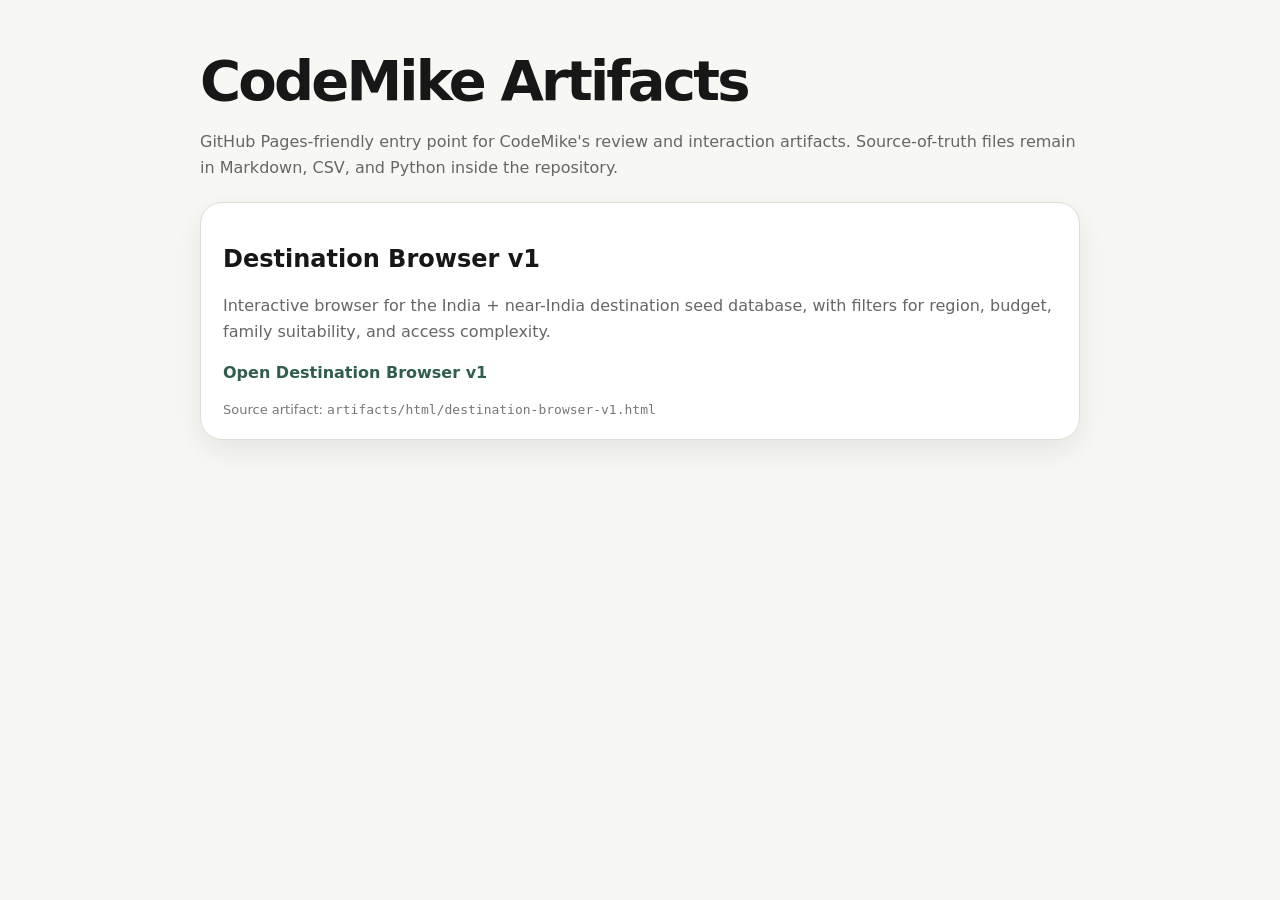
==== docs/index.html @ b42afc0b "Add GitHub Pages index for CodeMike artifacts" ====
<!doctype html>
<html lang="en">
<head>
  <meta charset="utf-8" />
  <meta name="viewport" content="width=device-width, initial-scale=1" />
  <title>CodeMike Artifacts</title>
  <style>
    body { margin: 0; font-family: Inter, ui-sans-serif, system-ui, -apple-system, BlinkMacSystemFont, "Segoe UI", sans-serif; background: #f7f7f3; color: #171717; }
    main { max-width: 880px; margin: 0 auto; padding: 48px 20px; }
    h1 { font-size: clamp(32px, 6vw, 56px); letter-spacing: -0.05em; margin: 0 0 12px; }
    p { color: #666; line-height: 1.6; font-size: 16px; }
    .card { background: white; border: 1px solid #deded7; border-radius: 22px; padding: 22px; margin-top: 22px; box-shadow: 0 10px 30px rgba(0,0,0,.08); }
    a { color: #2f5d50; font-weight: 800; text-decoration: none; }
    a:hover { text-decoration: underline; }
    .meta { font-size: 13px; color: #777; margin-top: 10px; }
  </style>
</head>
<body>
  <main>
    <h1>CodeMike Artifacts</h1>
    <p>GitHub Pages-friendly entry point for CodeMike's review and interaction artifacts. Source-of-truth files remain in Markdown, CSV, and Python inside the repository.</p>

    <section class="card">
      <h2>Destination Browser v1</h2>
      <p>Interactive browser for the India + near-India destination seed database, with filters for region, budget, family suitability, and access complexity.</p>
      <p><a href="destination-browser-v1.html">Open Destination Browser v1</a></p>
      <div class="meta">Source artifact: <code>artifacts/html/destination-browser-v1.html</code></div>
    </section>
  </main>
</body>
</html>
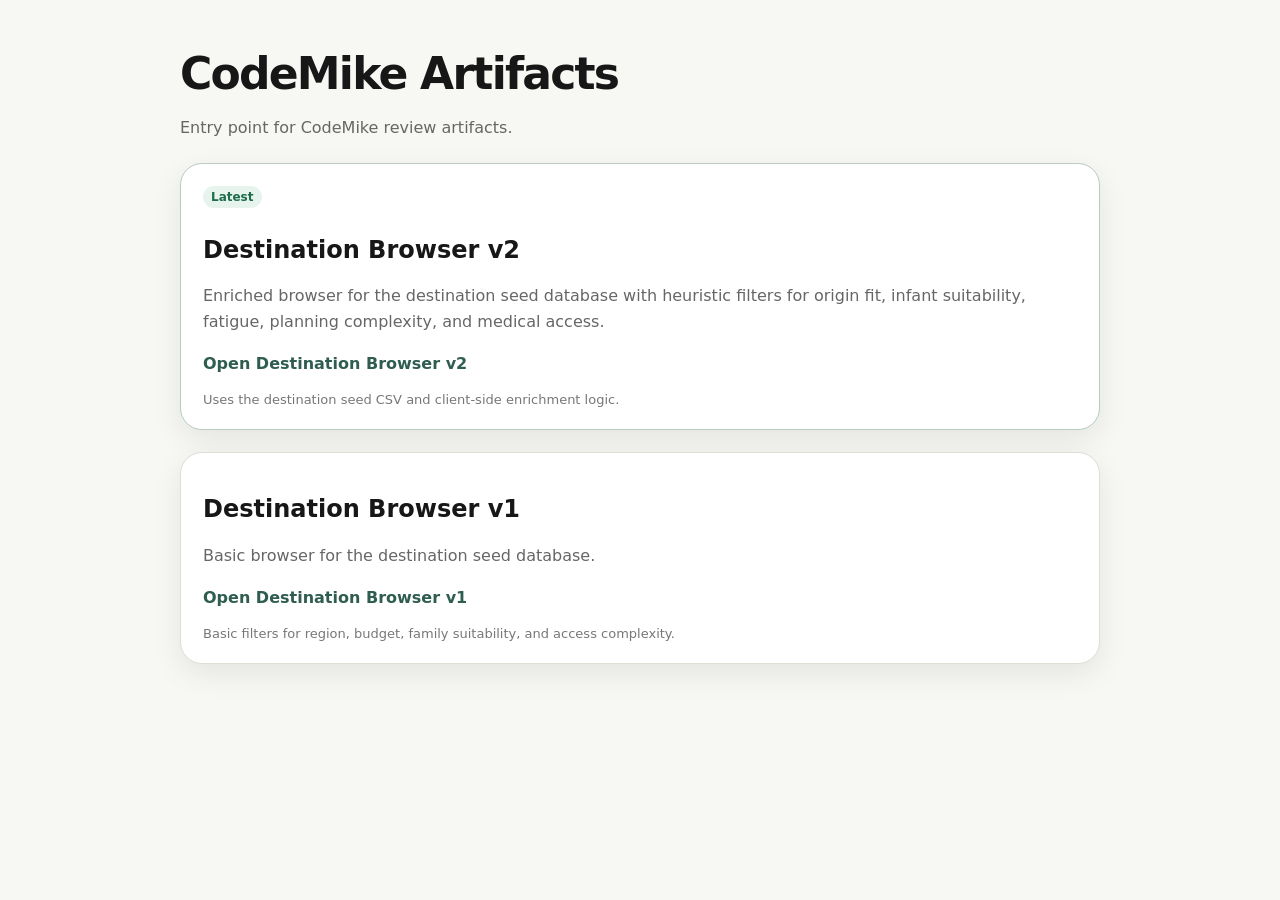
==== commit e87b6693: "Add destination browser v2 to Pages index" ====
--- a/docs/index.html
+++ b/docs/index.html
@@ -5,26 +5,36 @@
   <meta name="viewport" content="width=device-width, initial-scale=1" />
   <title>CodeMike Artifacts</title>
   <style>
-    body { margin: 0; font-family: Inter, ui-sans-serif, system-ui, -apple-system, BlinkMacSystemFont, "Segoe UI", sans-serif; background: #f7f7f3; color: #171717; }
-    main { max-width: 880px; margin: 0 auto; padding: 48px 20px; }
-    h1 { font-size: clamp(32px, 6vw, 56px); letter-spacing: -0.05em; margin: 0 0 12px; }
+    body { margin: 0; font-family: system-ui, -apple-system, BlinkMacSystemFont, "Segoe UI", sans-serif; background: #f7f7f3; color: #171717; }
+    main { max-width: 920px; margin: 0 auto; padding: 48px 20px; }
+    h1 { font-size: 44px; letter-spacing: -0.04em; margin: 0 0 12px; }
     p { color: #666; line-height: 1.6; font-size: 16px; }
     .card { background: white; border: 1px solid #deded7; border-radius: 22px; padding: 22px; margin-top: 22px; box-shadow: 0 10px 30px rgba(0,0,0,.08); }
+    .featured { border-color: #b6cdbf; }
     a { color: #2f5d50; font-weight: 800; text-decoration: none; }
     a:hover { text-decoration: underline; }
     .meta { font-size: 13px; color: #777; margin-top: 10px; }
+    .tag { display: inline-block; padding: 4px 8px; border-radius: 999px; background: #e7f4ed; color: #1f6b4d; font-size: 12px; font-weight: 700; margin-bottom: 8px; }
   </style>
 </head>
 <body>
   <main>
     <h1>CodeMike Artifacts</h1>
-    <p>GitHub Pages-friendly entry point for CodeMike's review and interaction artifacts. Source-of-truth files remain in Markdown, CSV, and Python inside the repository.</p>
+    <p>Entry point for CodeMike review artifacts.</p>
+
+    <section class="card featured">
+      <div class="tag">Latest</div>
+      <h2>Destination Browser v2</h2>
+      <p>Enriched browser for the destination seed database with heuristic filters for origin fit, infant suitability, fatigue, planning complexity, and medical access.</p>
+      <p><a href="destination-browser-v2.html">Open Destination Browser v2</a></p>
+      <div class="meta">Uses the destination seed CSV and client-side enrichment logic.</div>
+    </section>
 
     <section class="card">
       <h2>Destination Browser v1</h2>
-      <p>Interactive browser for the India + near-India destination seed database, with filters for region, budget, family suitability, and access complexity.</p>
+      <p>Basic browser for the destination seed database.</p>
       <p><a href="destination-browser-v1.html">Open Destination Browser v1</a></p>
-      <div class="meta">Source artifact: <code>artifacts/html/destination-browser-v1.html</code></div>
+      <div class="meta">Basic filters for region, budget, family suitability, and access complexity.</div>
     </section>
   </main>
 </body>
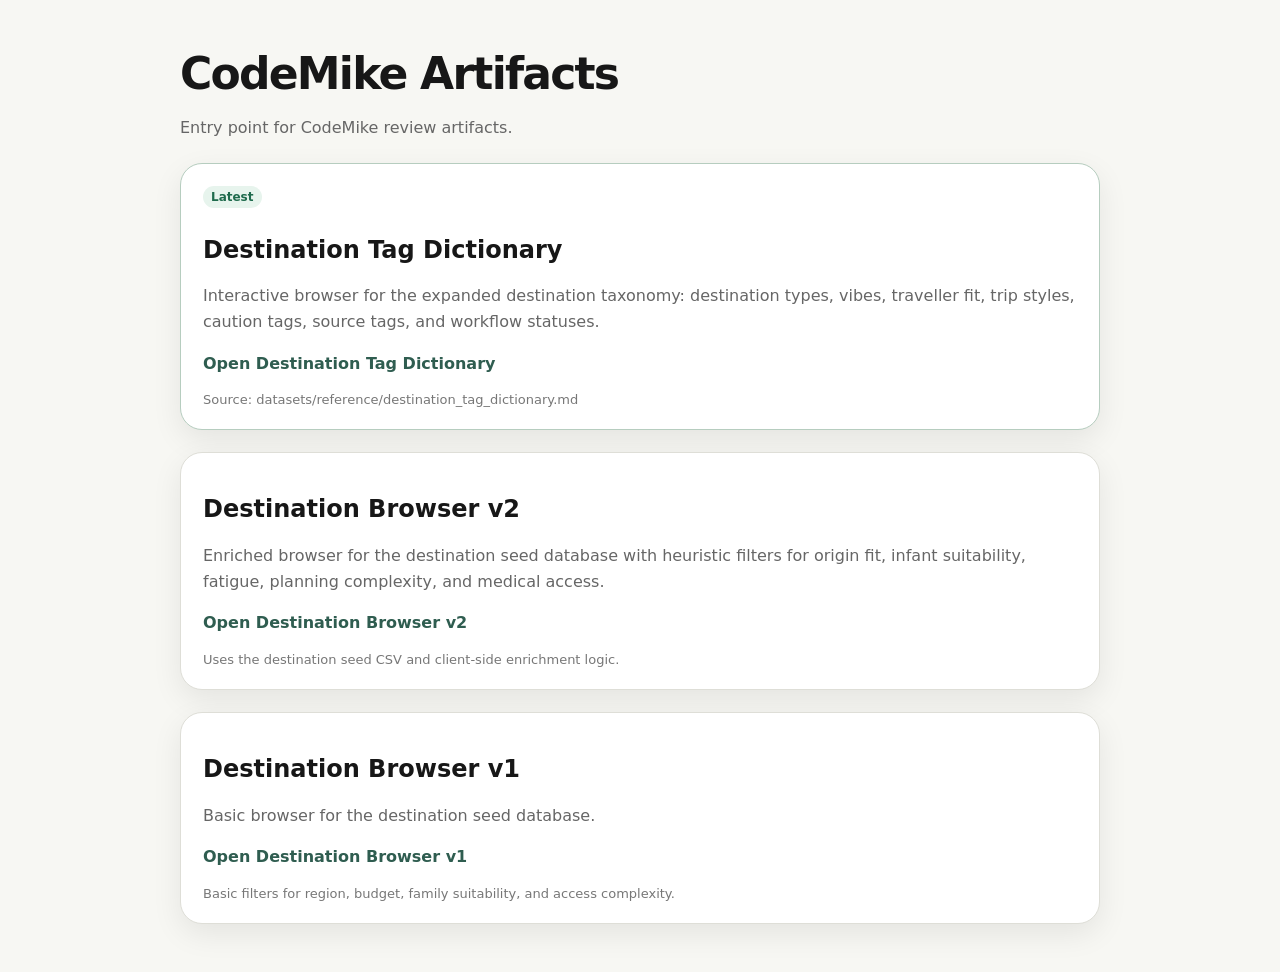
==== commit 9b153279: "Add tag dictionary browser to Pages index" ====
--- a/docs/index.html
+++ b/docs/index.html
@@ -24,6 +24,13 @@
 
     <section class="card featured">
       <div class="tag">Latest</div>
+      <h2>Destination Tag Dictionary</h2>
+      <p>Interactive browser for the expanded destination taxonomy: destination types, vibes, traveller fit, trip styles, caution tags, source tags, and workflow statuses.</p>
+      <p><a href="destination-tag-dictionary.html">Open Destination Tag Dictionary</a></p>
+      <div class="meta">Source: datasets/reference/destination_tag_dictionary.md</div>
+    </section>
+
+    <section class="card">
       <h2>Destination Browser v2</h2>
       <p>Enriched browser for the destination seed database with heuristic filters for origin fit, infant suitability, fatigue, planning complexity, and medical access.</p>
       <p><a href="destination-browser-v2.html">Open Destination Browser v2</a></p>
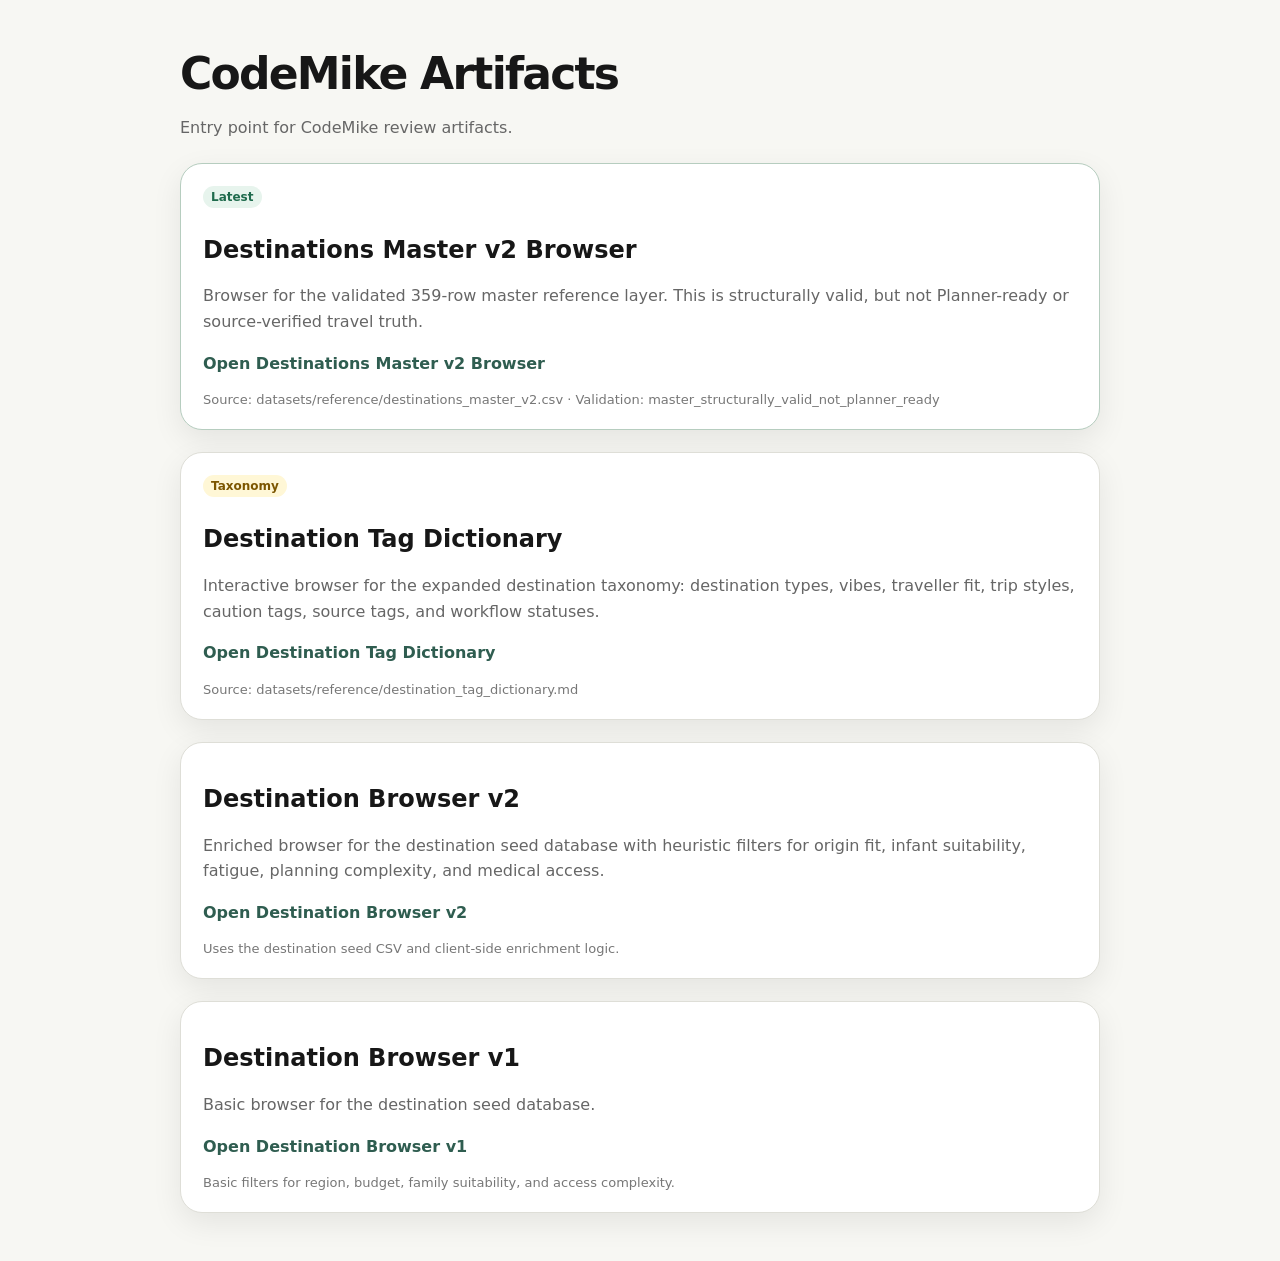
==== commit 105a72ff: "Link destinations master browser from Pages index" ====
--- a/docs/index.html
+++ b/docs/index.html
@@ -15,6 +15,7 @@
     a:hover { text-decoration: underline; }
     .meta { font-size: 13px; color: #777; margin-top: 10px; }
     .tag { display: inline-block; padding: 4px 8px; border-radius: 999px; background: #e7f4ed; color: #1f6b4d; font-size: 12px; font-weight: 700; margin-bottom: 8px; }
+    .warn { background: #fff7d6; color: #7c5600; }
   </style>
 </head>
 <body>
@@ -24,6 +25,14 @@
 
     <section class="card featured">
       <div class="tag">Latest</div>
+      <h2>Destinations Master v2 Browser</h2>
+      <p>Browser for the validated 359-row master reference layer. This is structurally valid, but not Planner-ready or source-verified travel truth.</p>
+      <p><a href="destination-master-browser-v1.html">Open Destinations Master v2 Browser</a></p>
+      <div class="meta">Source: datasets/reference/destinations_master_v2.csv · Validation: master_structurally_valid_not_planner_ready</div>
+    </section>
+
+    <section class="card">
+      <div class="tag warn">Taxonomy</div>
       <h2>Destination Tag Dictionary</h2>
       <p>Interactive browser for the expanded destination taxonomy: destination types, vibes, traveller fit, trip styles, caution tags, source tags, and workflow statuses.</p>
       <p><a href="destination-tag-dictionary.html">Open Destination Tag Dictionary</a></p>
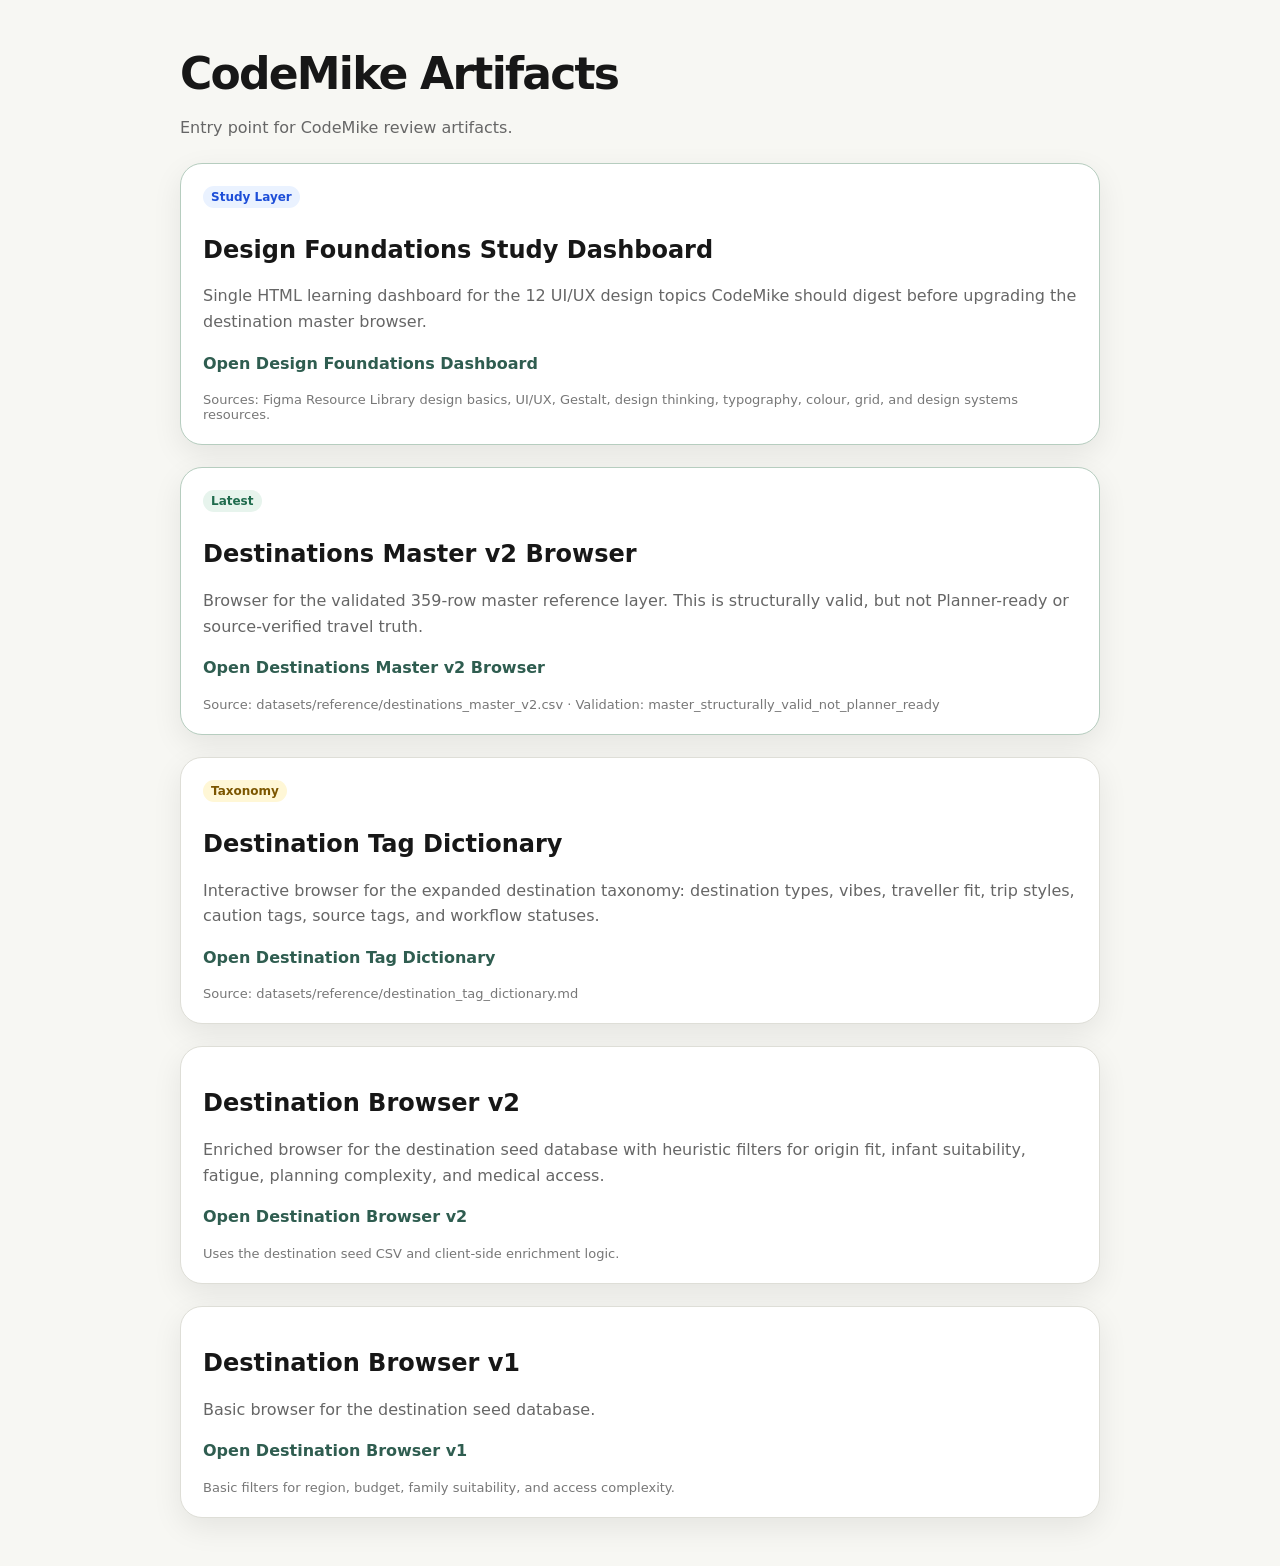
==== commit 70039680: "Link design foundations dashboard from Pages index" ====
--- a/docs/index.html
+++ b/docs/index.html
@@ -16,12 +16,21 @@
     .meta { font-size: 13px; color: #777; margin-top: 10px; }
     .tag { display: inline-block; padding: 4px 8px; border-radius: 999px; background: #e7f4ed; color: #1f6b4d; font-size: 12px; font-weight: 700; margin-bottom: 8px; }
     .warn { background: #fff7d6; color: #7c5600; }
+    .study { background: #eaf2ff; color: #1d4ed8; }
   </style>
 </head>
 <body>
   <main>
     <h1>CodeMike Artifacts</h1>
     <p>Entry point for CodeMike review artifacts.</p>
+
+    <section class="card featured">
+      <div class="tag study">Study Layer</div>
+      <h2>Design Foundations Study Dashboard</h2>
+      <p>Single HTML learning dashboard for the 12 UI/UX design topics CodeMike should digest before upgrading the destination master browser.</p>
+      <p><a href="design-foundations.html">Open Design Foundations Dashboard</a></p>
+      <div class="meta">Sources: Figma Resource Library design basics, UI/UX, Gestalt, design thinking, typography, colour, grid, and design systems resources.</div>
+    </section>
 
     <section class="card featured">
       <div class="tag">Latest</div>
